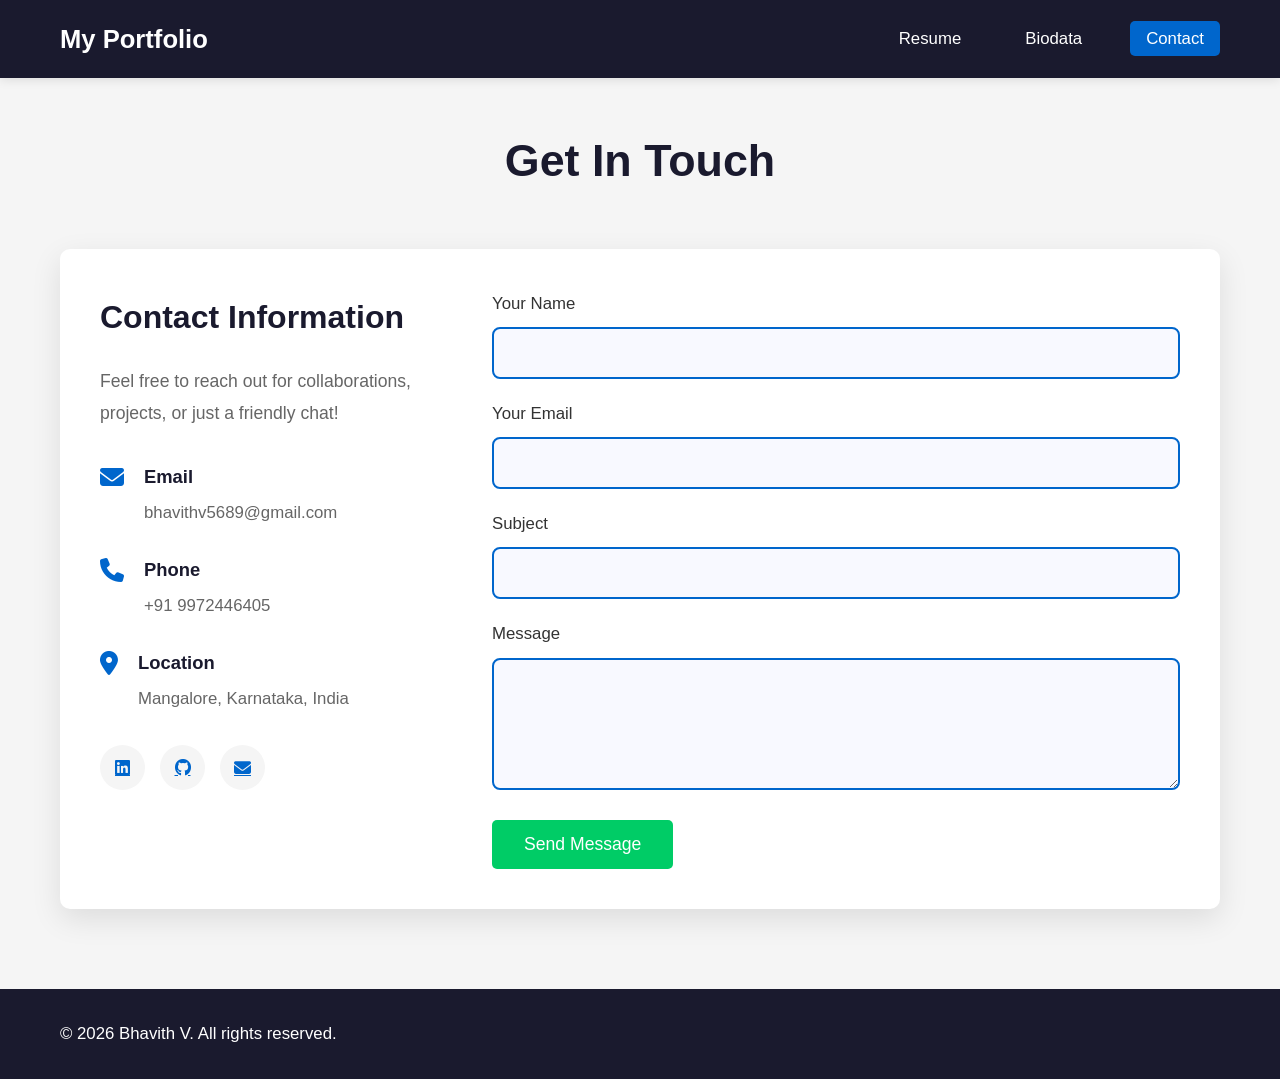
==== contact.html @ 04462d9f "Initial commit" ====
<!DOCTYPE html>
<html lang="en">
<head>
    <meta charset="UTF-8">
    <meta name="viewport" content="width=device-width, initial-scale=1.0">
    <title>Contact Me</title>
    <link rel="stylesheet" href="css/style.css">
    <link rel="stylesheet" href="https://cdnjs.cloudflare.com/ajax/libs/font-awesome/6.4.0/css/all.min.css">
</head>
<body>
    <!-- Navigation Bar -->
    <nav class="navbar">
        <div class="container">
            <div class="logo">My Portfolio</div>
            <ul class="nav-links">
                <li><a href="index.html">Resume</a></li>
                <li><a href="biodata.html">Biodata</a></li>
                <li><a href="contact.html" class="active">Contact</a></li>
            </ul>
            <div class="hamburger">
                <span></span>
                <span></span>
                <span></span>
            </div>
        </div>
    </nav>

    <!-- Contact Section -->
    <section class="contact-section">
        <div class="container">
            <h1 class="page-title">Get In Touch</h1>
            <div class="contact-container">
                <div class="contact-info">
                    <h2>Contact Information</h2>
                    <p>Feel free to reach out for collaborations, projects, or just a friendly chat!</p>
                    
                    <div class="info-item">
                        <i class="fas fa-envelope"></i>
                        <div>
                            <h3>Email</h3>
                            <p>bhavithv5689@gmail.com</p>
                        </div>
                    </div>
                    
                    <div class="info-item">
                        <i class="fas fa-phone"></i>
                        <div>
                            <h3>Phone</h3>
                            <p>+91 9972446405</p>
                        </div>
                    </div>
                    
                    <div class="info-item">
                        <i class="fas fa-map-marker-alt"></i>
                        <div>
                            <h3>Location</h3>
                            <p>Mangalore, Karnataka, India</p>
                        </div>
                    </div>
                    
                    <div class="social-icons">
                        <a href="https://www.linkedin.com/in/bhavith-v-1501632a4/" target="_blank"><i class="fab fa-linkedin"></i></a>
                    <a href="https://github.com/01Bhavith/01Bhavith" target="_blank"><i class="fab fa-github"></i></a>
                    <a href="mailto:bhavithv5689@gmail.com" aria-label="Send an email to bhavithv5689@gmail.com"><i class="fas fa-envelope"></i></a>
                    </div>
                </div>

                <div class="contact-form">
                    <form id="contactForm">
                        <div class="form-group">
                            <label for="name">Your Name</label>
                            <input type="text" id="name" name="name" required>
                        </div>
                        
                        <div class="form-group">
                            <label for="email">Your Email</label>
                            <input type="email" id="email" name="email" required>
                        </div>
                        
                        <div class="form-group">
                            <label for="subject">Subject</label>
                            <input type="text" id="subject" name="subject" required>
                        </div>
                        
                        <div class="form-group">
                            <label for="message">Message</label>
                            <textarea id="message" name="message" rows="5" required></textarea>
                        </div>
                        
                        <button type="submit" class="btn btn-primary">Send Message</button>
                    </form>
                    <div id="formMessage" class="form-message"></div>
                </div>
            </div>
        </div>
    </section>

    <!-- Footer -->
    <footer class="footer">
        <div class="container">
            <p>&copy; 2025 Bhavith V. All rights reserved.</p>
        </div>
    </footer>

    <script src="https://code.jquery.com/jquery-3.6.0.min.js"></script>
    <script src="js/script.js"></script>
</body>
</html>
---- css/style.css ----
/* Reset and Base Styles */
* {
    margin: 0;
    padding: 0;
    box-sizing: border-box;
}

:root {
    --primary-color: #0066cc;
    --secondary-color: #00cc66;
    --dark-bg: #1a1a2e;
    --light-bg: #f5f5f5;
    --text-dark: #333;
    --text-light: #666;
    --white: #ffffff;
    --transition: all 0.3s ease;
}

body {
    font-family: 'Segoe UI', Tahoma, Geneva, Verdana, sans-serif;
    line-height: 1.8;
    color: var(--text-dark);
    overflow-x: hidden;
    font-size: 17px;
}

.container {
    max-width: 1200px;
    margin: 0 auto;
    padding: 0 20px;
}

/* Navigation Bar */
.navbar {
    background: var(--dark-bg);
    padding: 1rem 0;
    position: fixed;
    width: 100%;
    top: 0;
    z-index: 1000;
    box-shadow: 0 2px 10px rgba(0,0,0,0.1);
}

.navbar .container {
    display: flex;
    justify-content: space-between;
    align-items: center;
}

.logo {
    color: var(--white);
    font-size: 1.6rem;
    font-weight: bold;
}

.nav-links {
    display: flex;
    list-style: none;
    gap: 2rem;
}

.nav-links a {
    color: var(--white);
    text-decoration: none;
    transition: var(--transition);
    padding: 0.5rem 1rem;
    border-radius: 5px;
    font-size: 1.05rem;
}

.nav-links a:hover,
.nav-links a.active {
    background: var(--primary-color);
}

.hamburger {
    display: none;
    flex-direction: column;
    cursor: pointer;
}

.hamburger span {
    width: 25px;
    height: 3px;
    background: var(--white);
    margin: 3px 0;
    transition: var(--transition);
}

/* Hero Section - REDUCED HEIGHT */
.hero {
    background: linear-gradient(135deg, var(--dark-bg) 0%, var(--primary-color) 100%);
    color: var(--white);
    padding: 120px 0 70px;
    text-align: center;
    margin-top: 60px;
}

.hero h1 {
    font-size: 3.2rem;
    margin-bottom: 1rem;
}

.highlight {
    color: var(--secondary-color);
}

.subtitle {
    font-size: 1.6rem;
    margin-bottom: 2rem;
    opacity: 0.9;
}

.social-links {
    display: flex;
    justify-content: center;
    gap: 1rem;
    margin-bottom: 2rem;
}

.social-links a {
    color: var(--white);
    font-size: 1.5rem;
    width: 50px;
    height: 50px;
    border: 2px solid var(--white);
    border-radius: 50%;
    display: flex;
    align-items: center;
    justify-content: center;
    transition: var(--transition);
}

.social-links a:hover {
    background: var(--white);
    color: var(--primary-color);
    transform: translateY(-5px);
}

/* Buttons */
.btn {
    display: inline-block;
    padding: 14px 32px;
    text-decoration: none;
    border-radius: 5px;
    transition: var(--transition);
    border: none;
    cursor: pointer;
    font-size: 1.1rem;
}

.btn-primary {
    background: var(--secondary-color);
    color: var(--white);
}

.btn-primary:hover {
    background: #00b359;
    transform: translateY(-3px);
    box-shadow: 0 10px 20px rgba(0,0,0,0.2);
}

/* About Section - CENTERED */
.about {
    padding: 80px 0;
    background: var(--light-bg);
}

.section-title {
    text-align: center;
    font-size: 2.8rem;
    margin-bottom: 3rem;
    color: var(--dark-bg);
    position: relative;
}

.section-title::after {
    content: '';
    display: block;
    width: 80px;
    height: 4px;
    background: var(--primary-color);
    margin: 15px auto;
}

.about-content {
    display: grid;
    grid-template-columns: 1fr 2fr;
    gap: 3rem;
    align-items: start;
    max-width: 1100px;
    margin: 0 auto;
}

.about-image {
    display: flex;
    justify-content: center;
}

.about-image img {
    width: 100%;
    max-width: 300px;
    border-radius: 10px;
    box-shadow: 0 10px 30px rgba(0,0,0,0.2);
}

.about-text {
    text-align: left;
}

.about-text h3 {
    font-size: 2rem;
    margin-bottom: 1.2rem;
    color: var(--primary-color);
}

.about-text p {
    margin-bottom: 2rem;
    color: var(--text-dark);
    font-size: 1.2rem;
    line-height: 1.9;
}

/* Tabs */
.tabs {
    margin-top: 2rem;
}

.tab-buttons {
    display: flex;
    gap: 1rem;
    margin-bottom: 1.5rem;
}

.tab-btn {
    padding: 12px 24px;
    background: var(--white);
    border: 2px solid var(--primary-color);
    color: var(--primary-color);
    cursor: pointer;
    border-radius: 5px;
    transition: var(--transition);
    font-size: 1.05rem;
}

.tab-btn:hover,
.tab-btn.active {
    background: var(--primary-color);
    color: var(--white);
}

.tab-pane {
    display: none;
    animation: fadeIn 0.5s;
}

.tab-pane.active {
    display: block;
}

.skills-list {
    display: grid;
    grid-template-columns: repeat(2, 1fr);
    gap: 1rem;
    list-style: none;
}

.skills-list li {
    padding: 12px;
    background: var(--white);
    border-radius: 5px;
    box-shadow: 0 2px 5px rgba(0,0,0,0.1);
    font-size: 1.1rem;
}

.skills-list i {
    color: var(--secondary-color);
    margin-right: 10px;
}

.timeline-item {
    padding: 15px 0;
    border-left: 3px solid var(--primary-color);
    padding-left: 20px;
    margin-bottom: 20px;
}

.timeline-item h4 {
    color: var(--primary-color);
    margin-bottom: 5px;
    font-size: 1.3rem;
}

.timeline-item .date {
    color: var(--text-light);
    font-size: 1.05rem;
    margin-bottom: 10px;
}

.timeline-item p {
    font-size: 1.1rem;
    color: var(--text-dark);
}

/* Projects Section */
.projects {
    padding: 80px 0;
    background: var(--white);
}

.projects-grid {
    display: grid;
    grid-template-columns: repeat(auto-fit, minmax(300px, 1fr));
    gap: 2rem;
}

.project-card {
    background: var(--white);
    border-radius: 10px;
    overflow: hidden;
    box-shadow: 0 5px 15px rgba(0,0,0,0.1);
    transition: var(--transition);
}

.project-card:hover {
    transform: translateY(-10px);
    box-shadow: 0 15px 30px rgba(0,0,0,0.2);
}

.project-image {
    position: relative;
    overflow: hidden;
}

.project-image img {
    width: 90%;
    height: 250px;
    object-fit: center;
    transition: var(--transition);
}

.project-card:hover .project-image img {
    transform: scale(1.1);
}

.project-overlay {
    position: absolute;
    top: 0;
    left: 0;
    width: 100%;
    height: 100%;
    background: rgba(0,102,204,0.9);
    display: flex;
    align-items: center;
    justify-content: center;
    opacity: 0;
    transition: var(--transition);
}

.project-card:hover .project-overlay {
    opacity: 1;
}

.btn-link {
    color: var(--white);
    font-size: 2rem;
    text-decoration: none;
}

.project-info {
    padding: 20px;
}

.project-info h3 {
    color: var(--dark-bg);
    margin-bottom: 10px;
    font-size: 1.4rem;
}

.project-info p {
    color: var(--text-light);
    margin-bottom: 15px;
    font-size: 1.05rem;
}

.project-tags {
    display: flex;
    gap: 10px;
    flex-wrap: wrap;
}

.project-tags span {
    background: var(--light-bg);
    padding: 6px 16px;
    border-radius: 20px;
    font-size: 0.95rem;
    color: var(--text-dark);
}

/* Biodata Page Styles */
.biodata-section,
.contact-section {
    padding: 120px 0 80px;
    background: var(--light-bg);
    min-height: 100vh;
}

.page-title {
    text-align: center;
    font-size: 2.8rem;
    margin-bottom: 3rem;
    color: var(--dark-bg);
}

.biodata-container {
    background: var(--white);
    border-radius: 10px;
    box-shadow: 0 10px 30px rgba(0,0,0,0.1);
    padding: 40px;
}

.biodata-header {
    display: flex;
    align-items: center;
    gap: 3rem;
    margin-bottom: 3rem;
    padding-bottom: 2rem;
    border-bottom: 2px solid var(--light-bg);
}

.profile-image-large img {
    width: 200px;
    height: 200px;
    border-radius: 50%;
    object-fit: cover;
    border: 5px solid var(--primary-color);
}

.biodata-intro h2 {
    font-size: 2.2rem;
    color: var(--dark-bg);
    margin-bottom: 10px;
}

.designation {
    color: var(--text-light);
    font-size: 1.3rem;
}

.biodata-content {
    display: grid;
    gap: 2rem;
}

.biodata-section-card {
    background: var(--light-bg);
    padding: 25px;
    border-radius: 8px;
}

.biodata-section-card h3 {
    color: var(--primary-color);
    margin-bottom: 20px;
    font-size: 1.6rem;
    display: flex;
    align-items: center;
    gap: 10px;
}

.biodata-table {
    width: 100%;
    border-collapse: collapse;
}

.biodata-table tr {
    border-bottom: 1px solid #ddd;
}

.biodata-table td {
    padding: 15px 10px;
    font-size: 1.05rem;
}

.biodata-table .label {
    font-weight: bold;
    color: var(--text-dark);
    width: 200px;
    font-size: 1.05rem;
}

.biodata-table small {
    color: var(--text-light);
    font-size: 0.95rem;
}

.biodata-list {
    list-style: none;
    display: grid;
    gap: 15px;
}

.biodata-list li {
    display: flex;
    align-items: center;
    gap: 15px;
    padding: 12px;
    background: var(--white);
    border-radius: 5px;
    font-size: 1.05rem;
}

.biodata-list i {
    color: var(--primary-color);
    font-size: 1.2rem;
}

.skills-grid {
    display: grid;
    grid-template-columns: repeat(auto-fit, minmax(250px, 1fr));
    gap: 20px;
}

.skill-item {
    background: var(--white);
    padding: 20px;
    border-radius: 5px;
}

.skill-item h4 {
    color: var(--primary-color);
    margin-bottom: 10px;
    font-size: 1.2rem;
}

.skill-item p {
    color: var(--text-light);
    font-size: 1.05rem;
}

/* Contact Page Styles - IMPROVED FORM VISIBILITY */
.contact-container {
    display: grid;
    grid-template-columns: 1fr 2fr;
    gap: 3rem;
    background: var(--white);
    border-radius: 10px;
    padding: 40px;
    box-shadow: 0 10px 30px rgba(0,0,0,0.1);
}

.contact-info h2 {
    color: var(--dark-bg);
    margin-bottom: 20px;
    font-size: 2rem;
}

.contact-info p {
    color: var(--text-light);
    margin-bottom: 30px;
    font-size: 1.1rem;
}

.info-item {
    display: flex;
    gap: 20px;
    margin-bottom: 25px;
    align-items: start;
}

.info-item i {
    color: var(--primary-color);
    font-size: 1.5rem;
    margin-top: 5px;
}

.info-item h3 {
    color: var(--dark-bg);
    margin-bottom: 5px;
    font-size: 1.15rem;
}

.info-item p {
    color: var(--text-light);
    margin: 0;
    font-size: 1.05rem;
}

.social-icons {
    display: flex;
    gap: 15px;
    margin-top: 30px;
}

.social-icons a {
    width: 45px;
    height: 45px;
    border-radius: 50%;
    background: var(--light-bg);
    display: flex;
    align-items: center;
    justify-content: center;
    color: var(--primary-color);
    transition: var(--transition);
}

.social-icons a:hover {
    background: var(--primary-color);
    color: var(--white);
    transform: translateY(-5px);
}

.contact-form {
    position: relative;
}

.form-group {
    margin-bottom: 20px;
}

.form-group label {
    display: block;
    margin-bottom: 8px;
    color: var(--text-dark);
    font-weight: 500;
    font-size: 1.05rem;
}

/* IMPROVED INPUT VISIBILITY WITH BLUE BORDERS */
.form-group input,
.form-group textarea {
    width: 100%;
    padding: 14px;
    border: 2px solid var(--primary-color);
    border-radius: 8px;
    font-family: inherit;
    transition: var(--transition);
    font-size: 1.05rem;
    background: #f8f9ff;
}

.form-group input:focus,
.form-group textarea:focus {
    outline: none;
    border-color: var(--primary-color);
    background: var(--white);
    box-shadow: 0 0 0 3px rgba(0, 102, 204, 0.1);
}

.form-group input::placeholder,
.form-group textarea::placeholder {
    color: #999;
}

.form-message {
    margin-top: 15px;
    padding: 15px;
    border-radius: 5px;
    display: none;
    font-size: 1.05rem;
}

.form-message.success {
    background: #d4edda;
    color: #155724;
    display: block;
}

.form-message.error {
    background: #f8d7da;
    color: #721c24;
    display: block;
}

/* Footer */
.footer {
    background: var(--dark-bg);
    color: var(--white);
    padding: 30px 0;
    text-align: center;
}

.footer .container {
    display: flex;
    justify-content: space-between;
    align-items: center;
}

.footer p {
    font-size: 1.05rem;
}

.footer-links {
    display: flex;
    gap: 20px;
}

.footer-links a {
    color: var(--white);
    text-decoration: none;
    transition: var(--transition);
    font-size: 1.05rem;
}

.footer-links a:hover {
    color: var(--secondary-color);
}

/* Animations */
@keyframes fadeIn {
    from {
        opacity: 0;
        transform: translateY(20px);
    }
    to {
        opacity: 1;
        transform: translateY(0);
    }
}

.fade-in {
    animation: fadeIn 1s ease-in;
}

/* Responsive Design */
@media (max-width: 768px) {
    body {
        font-size: 16px;
    }

    .hamburger {
        display: flex;
    }

    .nav-links {
        position: fixed;
        top: 60px;
        right: -100%;
        flex-direction: column;
        background: var(--dark-bg);
        width: 100%;
        padding: 20px;
        transition: var(--transition);
    }

    .nav-links.active {
        right: 0;
    }

    .hero {
        padding: 100px 0 50px;
    }

    .hero h1 {
        font-size: 2.2rem;
    }

    .subtitle {
        font-size: 1.3rem;
    }

    .section-title,
    .page-title {
        font-size: 2.2rem;
    }

    .about-content {
        grid-template-columns: 1fr;
        text-align: center;
    }

    .about-text {
        text-align: center;
    }

    .about-image {
        justify-content: center;
    }

    .projects-grid {
        grid-template-columns: 1fr;
    }

    .biodata-header {
        flex-direction: column;
        text-align: center;
    }

    .contact-container {
        grid-template-columns: 1fr;
    }

    .footer .container {
        flex-direction: column;
        gap: 15px;
    }

    .skills-list {
        grid-template-columns: 1fr;
    }

    .tab-buttons {
        flex-direction: column;
    }
}

@media (max-width: 480px) {
    .hero {
        padding: 90px 0 40px;
    }

    .hero h1 {
        font-size: 1.9rem;
    }

    .section-title,
    .page-title {
        font-size: 1.9rem;
    }

    .biodata-container {
        padding: 20px;
    }

    .profile-image-large img {
        width: 150px;
        height: 150px;
    }

    .about-text p {
        font-size: 1.1rem;
    }
}

/* Print Styles */
@media print {
    body {
        background: white;
    }

    .form-container {
        box-shadow: none;
    }

    .btn {
        display: none;
    }
}
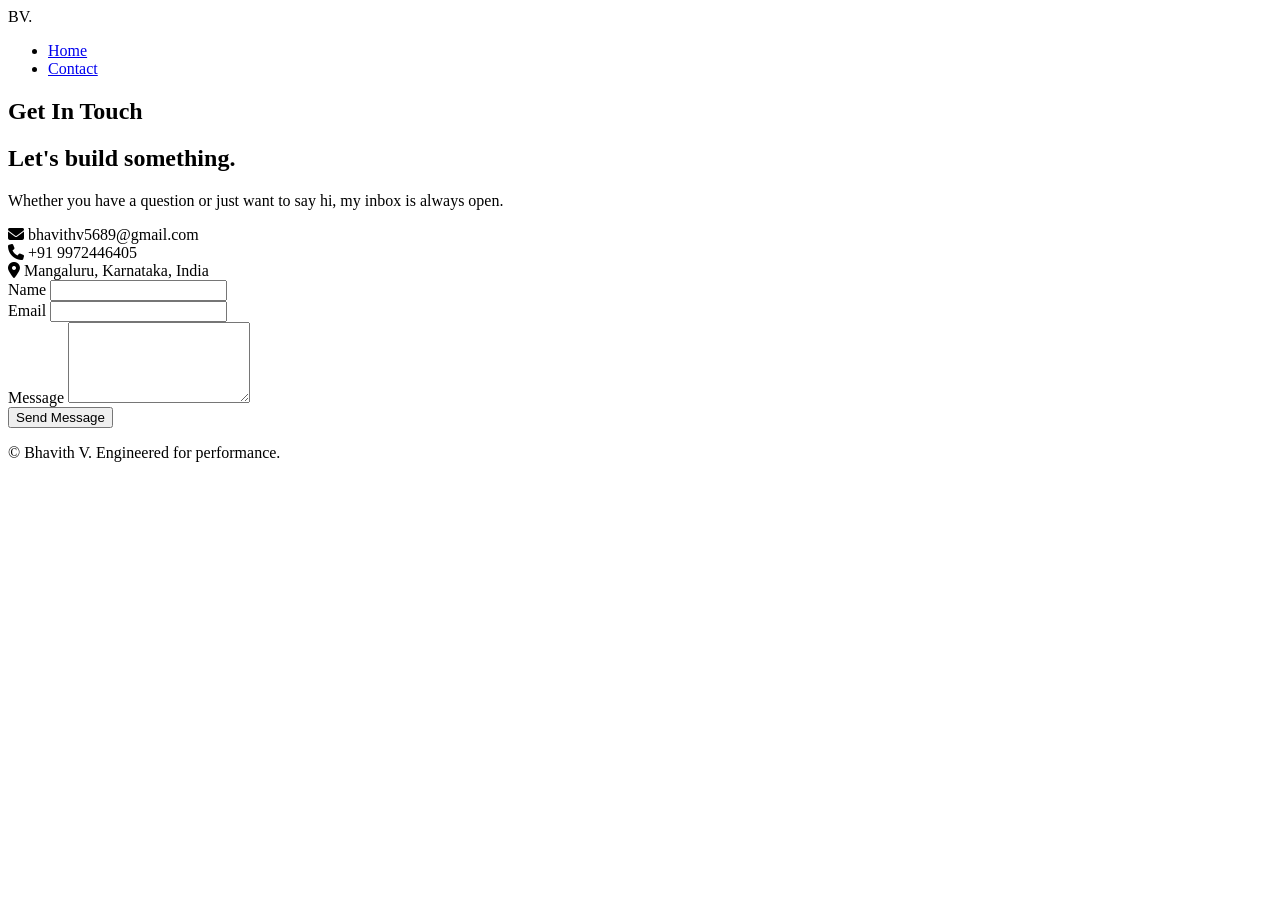
==== commit 5357acf9: "Modified Portfolio" ====
--- a/contact.html
+++ b/contact.html
@@ -3,106 +3,76 @@
 <head>
     <meta charset="UTF-8">
     <meta name="viewport" content="width=device-width, initial-scale=1.0">
-    <title>Contact Me</title>
+    <title>Contact | Bhavith V.</title>
+    
+    <link rel="preconnect" href="https://fonts.googleapis.com">
+    <link rel="preconnect" href="https://fonts.gstatic.com" crossorigin>
+    <link href="https://fonts.googleapis.com/css2?family=Inter:wght@300;400;500;600;700&display=swap" rel="stylesheet">
+    <link rel="stylesheet" href="https://cdnjs.cloudflare.com/ajax/libs/font-awesome/6.4.0/css/all.min.css">
+    
     <link rel="stylesheet" href="css/style.css">
-    <link rel="stylesheet" href="https://cdnjs.cloudflare.com/ajax/libs/font-awesome/6.4.0/css/all.min.css">
 </head>
 <body>
-    <!-- Navigation Bar -->
-    <nav class="navbar">
-        <div class="container">
-            <div class="logo">My Portfolio</div>
+    <nav class="navbar scrolled">
+        <div class="container nav-container">
+            <div class="logo">BV.</div>
             <ul class="nav-links">
-                <li><a href="index.html">Resume</a></li>
-                <li><a href="biodata.html">Biodata</a></li>
-                <li><a href="contact.html" class="active">Contact</a></li>
+                <li><a href="index.html">Home</a></li>
+                <li><a href="contact.html">Contact</a></li>
             </ul>
-            <div class="hamburger">
-                <span></span>
-                <span></span>
-                <span></span>
-            </div>
         </div>
     </nav>
 
-    <!-- Contact Section -->
     <section class="contact-section">
         <div class="container">
-            <h1 class="page-title">Get In Touch</h1>
-            <div class="contact-container">
+            <h1 class="section-title fade-in">Get In Touch</h1>
+            
+            <div class="contact-container fade-in">
                 <div class="contact-info">
-                    <h2>Contact Information</h2>
-                    <p>Feel free to reach out for collaborations, projects, or just a friendly chat!</p>
-                    
+                    <h2>Let's build something.</h2>
+                    <p>Whether you have a question or just want to say hi, my inbox is always open.</p>
+
                     <div class="info-item">
                         <i class="fas fa-envelope"></i>
-                        <div>
-                            <h3>Email</h3>
-                            <p>bhavithv5689@gmail.com</p>
-                        </div>
+                        <span>bhavithv5689@gmail.com</span>
                     </div>
-                    
                     <div class="info-item">
                         <i class="fas fa-phone"></i>
-                        <div>
-                            <h3>Phone</h3>
-                            <p>+91 9972446405</p>
-                        </div>
+                        <span>+91 9972446405</span>
                     </div>
-                    
                     <div class="info-item">
                         <i class="fas fa-map-marker-alt"></i>
-                        <div>
-                            <h3>Location</h3>
-                            <p>Mangalore, Karnataka, India</p>
-                        </div>
-                    </div>
-                    
-                    <div class="social-icons">
-                        <a href="https://www.linkedin.com/in/bhavith-v-1501632a4/" target="_blank"><i class="fab fa-linkedin"></i></a>
-                    <a href="https://github.com/01Bhavith/01Bhavith" target="_blank"><i class="fab fa-github"></i></a>
-                    <a href="mailto:bhavithv5689@gmail.com" aria-label="Send an email to bhavithv5689@gmail.com"><i class="fas fa-envelope"></i></a>
+                        <span>Mangaluru, Karnataka, India</span>
                     </div>
                 </div>
 
-                <div class="contact-form">
-                    <form id="contactForm">
+                <div class="contact-form-wrapper">
+                    <form id="contactForm" action="https://formspree.io/f/YOUR_FORM_ID_HERE" method="POST">
                         <div class="form-group">
-                            <label for="name">Your Name</label>
+                            <label for="name">Name</label>
                             <input type="text" id="name" name="name" required>
                         </div>
-                        
                         <div class="form-group">
-                            <label for="email">Your Email</label>
+                            <label for="email">Email</label>
                             <input type="email" id="email" name="email" required>
                         </div>
-                        
-                        <div class="form-group">
-                            <label for="subject">Subject</label>
-                            <input type="text" id="subject" name="subject" required>
-                        </div>
-                        
                         <div class="form-group">
                             <label for="message">Message</label>
                             <textarea id="message" name="message" rows="5" required></textarea>
                         </div>
-                        
                         <button type="submit" class="btn btn-primary">Send Message</button>
                     </form>
-                    <div id="formMessage" class="form-message"></div>
                 </div>
             </div>
         </div>
     </section>
 
-    <!-- Footer -->
     <footer class="footer">
         <div class="container">
-            <p>&copy; 2025 Bhavith V. All rights reserved.</p>
+            <p>&copy; <span id="year"></span> Bhavith V. Engineered for performance.</p>
         </div>
     </footer>
 
-    <script src="https://code.jquery.com/jquery-3.6.0.min.js"></script>
     <script src="js/script.js"></script>
 </body>
-</html>
+</html>
--- a/css/style.css
+++ b/css/style.css
@@ -1,847 +1,80 @@
-/* Reset and Base Styles */
-* {
-    margin: 0;
-    padding: 0;
-    box-sizing: border-box;
+/* --- Core Physics & Complex Animations --- */
+
+/* Cyber Grid Background overlay */
+.cyber-grid {
+    background-image: 
+        linear-gradient(rgba(0, 255, 65, 0.03) 1px, transparent 1px),
+        linear-gradient(90deg, rgba(0, 255, 65, 0.03) 1px, transparent 1px);
+    background-size: 40px 40px;
 }
 
-:root {
-    --primary-color: #0066cc;
-    --secondary-color: #00cc66;
-    --dark-bg: #1a1a2e;
-    --light-bg: #f5f5f5;
-    --text-dark: #333;
-    --text-light: #666;
-    --white: #ffffff;
-    --transition: all 0.3s ease;
+/* 3D Tilt Requirements */
+.transform-style-3d {
+    transform-style: preserve-3d;
 }
 
-body {
-    font-family: 'Segoe UI', Tahoma, Geneva, Verdana, sans-serif;
-    line-height: 1.8;
-    color: var(--text-dark);
-    overflow-x: hidden;
-    font-size: 17px;
+.tilt-card {
+    transform-style: preserve-3d;
 }
 
-.container {
-    max-width: 1200px;
-    margin: 0 auto;
-    padding: 0 20px;
+.tilt-card:hover .card-glow { 
+    opacity: 1; 
 }
 
-/* Navigation Bar */
-.navbar {
-    background: var(--dark-bg);
-    padding: 1rem 0;
-    position: fixed;
-    width: 100%;
-    top: 0;
-    z-index: 1000;
-    box-shadow: 0 2px 10px rgba(0,0,0,0.1);
-}
-
-.navbar .container {
-    display: flex;
-    justify-content: space-between;
-    align-items: center;
-}
-
-.logo {
-    color: var(--white);
-    font-size: 1.6rem;
-    font-weight: bold;
-}
-
-.nav-links {
-    display: flex;
-    list-style: none;
-    gap: 2rem;
-}
-
-.nav-links a {
-    color: var(--white);
-    text-decoration: none;
-    transition: var(--transition);
-    padding: 0.5rem 1rem;
-    border-radius: 5px;
-    font-size: 1.05rem;
-}
-
-.nav-links a:hover,
-.nav-links a.active {
-    background: var(--primary-color);
-}
-
-.hamburger {
-    display: none;
-    flex-direction: column;
-    cursor: pointer;
-}
-
-.hamburger span {
-    width: 25px;
-    height: 3px;
-    background: var(--white);
-    margin: 3px 0;
-    transition: var(--transition);
-}
-
-/* Hero Section - REDUCED HEIGHT */
-.hero {
-    background: linear-gradient(135deg, var(--dark-bg) 0%, var(--primary-color) 100%);
-    color: var(--white);
-    padding: 120px 0 70px;
-    text-align: center;
-    margin-top: 60px;
-}
-
-.hero h1 {
-    font-size: 3.2rem;
-    margin-bottom: 1rem;
-}
-
-.highlight {
-    color: var(--secondary-color);
-}
-
-.subtitle {
-    font-size: 1.6rem;
-    margin-bottom: 2rem;
-    opacity: 0.9;
-}
-
-.social-links {
-    display: flex;
-    justify-content: center;
-    gap: 1rem;
-    margin-bottom: 2rem;
-}
-
-.social-links a {
-    color: var(--white);
-    font-size: 1.5rem;
-    width: 50px;
-    height: 50px;
-    border: 2px solid var(--white);
-    border-radius: 50%;
-    display: flex;
-    align-items: center;
-    justify-content: center;
-    transition: var(--transition);
-}
-
-.social-links a:hover {
-    background: var(--white);
-    color: var(--primary-color);
-    transform: translateY(-5px);
-}
-
-/* Buttons */
-.btn {
-    display: inline-block;
-    padding: 14px 32px;
-    text-decoration: none;
-    border-radius: 5px;
-    transition: var(--transition);
-    border: none;
-    cursor: pointer;
-    font-size: 1.1rem;
-}
-
-.btn-primary {
-    background: var(--secondary-color);
-    color: var(--white);
-}
-
-.btn-primary:hover {
-    background: #00b359;
-    transform: translateY(-3px);
-    box-shadow: 0 10px 20px rgba(0,0,0,0.2);
-}
-
-/* About Section - CENTERED */
-.about {
-    padding: 80px 0;
-    background: var(--light-bg);
-}
-
-.section-title {
-    text-align: center;
-    font-size: 2.8rem;
-    margin-bottom: 3rem;
-    color: var(--dark-bg);
-    position: relative;
-}
-
-.section-title::after {
-    content: '';
-    display: block;
-    width: 80px;
-    height: 4px;
-    background: var(--primary-color);
-    margin: 15px auto;
-}
-
-.about-content {
-    display: grid;
-    grid-template-columns: 1fr 2fr;
-    gap: 3rem;
-    align-items: start;
-    max-width: 1100px;
-    margin: 0 auto;
-}
-
-.about-image {
-    display: flex;
-    justify-content: center;
-}
-
-.about-image img {
-    width: 100%;
-    max-width: 300px;
-    border-radius: 10px;
-    box-shadow: 0 10px 30px rgba(0,0,0,0.2);
-}
-
-.about-text {
-    text-align: left;
-}
-
-.about-text h3 {
-    font-size: 2rem;
-    margin-bottom: 1.2rem;
-    color: var(--primary-color);
-}
-
-.about-text p {
-    margin-bottom: 2rem;
-    color: var(--text-dark);
-    font-size: 1.2rem;
-    line-height: 1.9;
-}
-
-/* Tabs */
-.tabs {
-    margin-top: 2rem;
-}
-
-.tab-buttons {
-    display: flex;
-    gap: 1rem;
-    margin-bottom: 1.5rem;
-}
-
-.tab-btn {
-    padding: 12px 24px;
-    background: var(--white);
-    border: 2px solid var(--primary-color);
-    color: var(--primary-color);
-    cursor: pointer;
-    border-radius: 5px;
-    transition: var(--transition);
-    font-size: 1.05rem;
-}
-
-.tab-btn:hover,
-.tab-btn.active {
-    background: var(--primary-color);
-    color: var(--white);
-}
-
-.tab-pane {
-    display: none;
-    animation: fadeIn 0.5s;
-}
-
-.tab-pane.active {
-    display: block;
-}
-
-.skills-list {
-    display: grid;
-    grid-template-columns: repeat(2, 1fr);
-    gap: 1rem;
-    list-style: none;
-}
-
-.skills-list li {
-    padding: 12px;
-    background: var(--white);
-    border-radius: 5px;
-    box-shadow: 0 2px 5px rgba(0,0,0,0.1);
-    font-size: 1.1rem;
-}
-
-.skills-list i {
-    color: var(--secondary-color);
-    margin-right: 10px;
-}
-
-.timeline-item {
-    padding: 15px 0;
-    border-left: 3px solid var(--primary-color);
-    padding-left: 20px;
-    margin-bottom: 20px;
-}
-
-.timeline-item h4 {
-    color: var(--primary-color);
-    margin-bottom: 5px;
-    font-size: 1.3rem;
-}
-
-.timeline-item .date {
-    color: var(--text-light);
-    font-size: 1.05rem;
+/* Typewriter Effect for Preloader */
+.typewriter {
+    overflow: hidden; 
+    white-space: nowrap; 
+    border-right: 2px solid #00ff41;
+    width: 0; 
+    animation: typing 1s steps(40, end) forwards, blink 0.75s step-end infinite;
     margin-bottom: 10px;
 }
 
-.timeline-item p {
-    font-size: 1.1rem;
-    color: var(--text-dark);
+.delay-1 { animation-delay: 1.2s; opacity: 0; animation-fill-mode: forwards; }
+.delay-2 { animation-delay: 2.4s; opacity: 0; animation-fill-mode: forwards; }
+
+@keyframes typing { 
+    from { width: 0; opacity: 1; } 
+    to { width: 100%; opacity: 1; } 
 }
 
-/* Projects Section */
-.projects {
-    padding: 80px 0;
-    background: var(--white);
+@keyframes blink { 
+    50% { border-color: transparent; } 
 }
 
-.projects-grid {
-    display: grid;
-    grid-template-columns: repeat(auto-fit, minmax(300px, 1fr));
-    gap: 2rem;
+@keyframes floatBlob {
+    0% { transform: translate(0, 0) scale(1); }
+    100% { transform: translate(100px, 50px) scale(1.2); }
 }
 
-.project-card {
-    background: var(--white);
-    border-radius: 10px;
-    overflow: hidden;
-    box-shadow: 0 5px 15px rgba(0,0,0,0.1);
-    transition: var(--transition);
+.animate-blob {
+    animation: floatBlob 20s infinite ease-in-out alternate;
 }
 
-.project-card:hover {
-    transform: translateY(-10px);
-    box-shadow: 0 15px 30px rgba(0,0,0,0.2);
+.animation-delay-4000 {
+    animation-delay: 4s;
 }
 
-.project-image {
-    position: relative;
-    overflow: hidden;
+/* Navbar Scrolled State */
+#navbar.scrolled {
+    background: rgba(10, 14, 20, 0.9); 
+    backdrop-filter: blur(16px);
+    border-bottom: 1px solid rgba(0, 255, 65, 0.15); 
+    padding-top: 1rem;
+    padding-bottom: 1rem;
+    transform: translateY(0);
+    opacity: 1;
+    pointer-events: all;
 }
 
-.project-image img {
-    width: 90%;
-    height: 250px;
-    object-fit: center;
-    transition: var(--transition);
+/* Scroll Reveal Classes */
+.scroll-reveal { 
+    opacity: 0; 
+    transform: translateY(60px); 
+    transition: all 1s cubic-bezier(0.16, 1, 0.3, 1); 
 }
-
-.project-card:hover .project-image img {
-    transform: scale(1.1);
-}
-
-.project-overlay {
-    position: absolute;
-    top: 0;
-    left: 0;
-    width: 100%;
-    height: 100%;
-    background: rgba(0,102,204,0.9);
-    display: flex;
-    align-items: center;
-    justify-content: center;
-    opacity: 0;
-    transition: var(--transition);
-}
-
-.project-card:hover .project-overlay {
-    opacity: 1;
-}
-
-.btn-link {
-    color: var(--white);
-    font-size: 2rem;
-    text-decoration: none;
-}
-
-.project-info {
-    padding: 20px;
-}
-
-.project-info h3 {
-    color: var(--dark-bg);
-    margin-bottom: 10px;
-    font-size: 1.4rem;
-}
-
-.project-info p {
-    color: var(--text-light);
-    margin-bottom: 15px;
-    font-size: 1.05rem;
-}
-
-.project-tags {
-    display: flex;
-    gap: 10px;
-    flex-wrap: wrap;
-}
-
-.project-tags span {
-    background: var(--light-bg);
-    padding: 6px 16px;
-    border-radius: 20px;
-    font-size: 0.95rem;
-    color: var(--text-dark);
-}
-
-/* Biodata Page Styles */
-.biodata-section,
-.contact-section {
-    padding: 120px 0 80px;
-    background: var(--light-bg);
-    min-height: 100vh;
-}
-
-.page-title {
-    text-align: center;
-    font-size: 2.8rem;
-    margin-bottom: 3rem;
-    color: var(--dark-bg);
-}
-
-.biodata-container {
-    background: var(--white);
-    border-radius: 10px;
-    box-shadow: 0 10px 30px rgba(0,0,0,0.1);
-    padding: 40px;
-}
-
-.biodata-header {
-    display: flex;
-    align-items: center;
-    gap: 3rem;
-    margin-bottom: 3rem;
-    padding-bottom: 2rem;
-    border-bottom: 2px solid var(--light-bg);
-}
-
-.profile-image-large img {
-    width: 200px;
-    height: 200px;
-    border-radius: 50%;
-    object-fit: cover;
-    border: 5px solid var(--primary-color);
-}
-
-.biodata-intro h2 {
-    font-size: 2.2rem;
-    color: var(--dark-bg);
-    margin-bottom: 10px;
-}
-
-.designation {
-    color: var(--text-light);
-    font-size: 1.3rem;
-}
-
-.biodata-content {
-    display: grid;
-    gap: 2rem;
-}
-
-.biodata-section-card {
-    background: var(--light-bg);
-    padding: 25px;
-    border-radius: 8px;
-}
-
-.biodata-section-card h3 {
-    color: var(--primary-color);
-    margin-bottom: 20px;
-    font-size: 1.6rem;
-    display: flex;
-    align-items: center;
-    gap: 10px;
-}
-
-.biodata-table {
-    width: 100%;
-    border-collapse: collapse;
-}
-
-.biodata-table tr {
-    border-bottom: 1px solid #ddd;
-}
-
-.biodata-table td {
-    padding: 15px 10px;
-    font-size: 1.05rem;
-}
-
-.biodata-table .label {
-    font-weight: bold;
-    color: var(--text-dark);
-    width: 200px;
-    font-size: 1.05rem;
-}
-
-.biodata-table small {
-    color: var(--text-light);
-    font-size: 0.95rem;
-}
-
-.biodata-list {
-    list-style: none;
-    display: grid;
-    gap: 15px;
-}
-
-.biodata-list li {
-    display: flex;
-    align-items: center;
-    gap: 15px;
-    padding: 12px;
-    background: var(--white);
-    border-radius: 5px;
-    font-size: 1.05rem;
-}
-
-.biodata-list i {
-    color: var(--primary-color);
-    font-size: 1.2rem;
-}
-
-.skills-grid {
-    display: grid;
-    grid-template-columns: repeat(auto-fit, minmax(250px, 1fr));
-    gap: 20px;
-}
-
-.skill-item {
-    background: var(--white);
-    padding: 20px;
-    border-radius: 5px;
-}
-
-.skill-item h4 {
-    color: var(--primary-color);
-    margin-bottom: 10px;
-    font-size: 1.2rem;
-}
-
-.skill-item p {
-    color: var(--text-light);
-    font-size: 1.05rem;
-}
-
-/* Contact Page Styles - IMPROVED FORM VISIBILITY */
-.contact-container {
-    display: grid;
-    grid-template-columns: 1fr 2fr;
-    gap: 3rem;
-    background: var(--white);
-    border-radius: 10px;
-    padding: 40px;
-    box-shadow: 0 10px 30px rgba(0,0,0,0.1);
-}
-
-.contact-info h2 {
-    color: var(--dark-bg);
-    margin-bottom: 20px;
-    font-size: 2rem;
-}
-
-.contact-info p {
-    color: var(--text-light);
-    margin-bottom: 30px;
-    font-size: 1.1rem;
-}
-
-.info-item {
-    display: flex;
-    gap: 20px;
-    margin-bottom: 25px;
-    align-items: start;
-}
-
-.info-item i {
-    color: var(--primary-color);
-    font-size: 1.5rem;
-    margin-top: 5px;
-}
-
-.info-item h3 {
-    color: var(--dark-bg);
-    margin-bottom: 5px;
-    font-size: 1.15rem;
-}
-
-.info-item p {
-    color: var(--text-light);
-    margin: 0;
-    font-size: 1.05rem;
-}
-
-.social-icons {
-    display: flex;
-    gap: 15px;
-    margin-top: 30px;
-}
-
-.social-icons a {
-    width: 45px;
-    height: 45px;
-    border-radius: 50%;
-    background: var(--light-bg);
-    display: flex;
-    align-items: center;
-    justify-content: center;
-    color: var(--primary-color);
-    transition: var(--transition);
-}
-
-.social-icons a:hover {
-    background: var(--primary-color);
-    color: var(--white);
-    transform: translateY(-5px);
-}
-
-.contact-form {
-    position: relative;
-}
-
-.form-group {
-    margin-bottom: 20px;
-}
-
-.form-group label {
-    display: block;
-    margin-bottom: 8px;
-    color: var(--text-dark);
-    font-weight: 500;
-    font-size: 1.05rem;
-}
-
-/* IMPROVED INPUT VISIBILITY WITH BLUE BORDERS */
-.form-group input,
-.form-group textarea {
-    width: 100%;
-    padding: 14px;
-    border: 2px solid var(--primary-color);
-    border-radius: 8px;
-    font-family: inherit;
-    transition: var(--transition);
-    font-size: 1.05rem;
-    background: #f8f9ff;
-}
-
-.form-group input:focus,
-.form-group textarea:focus {
-    outline: none;
-    border-color: var(--primary-color);
-    background: var(--white);
-    box-shadow: 0 0 0 3px rgba(0, 102, 204, 0.1);
-}
-
-.form-group input::placeholder,
-.form-group textarea::placeholder {
-    color: #999;
-}
-
-.form-message {
-    margin-top: 15px;
-    padding: 15px;
-    border-radius: 5px;
-    display: none;
-    font-size: 1.05rem;
-}
-
-.form-message.success {
-    background: #d4edda;
-    color: #155724;
-    display: block;
-}
-
-.form-message.error {
-    background: #f8d7da;
-    color: #721c24;
-    display: block;
-}
-
-/* Footer */
-.footer {
-    background: var(--dark-bg);
-    color: var(--white);
-    padding: 30px 0;
-    text-align: center;
-}
-
-.footer .container {
-    display: flex;
-    justify-content: space-between;
-    align-items: center;
-}
-
-.footer p {
-    font-size: 1.05rem;
-}
-
-.footer-links {
-    display: flex;
-    gap: 20px;
-}
-
-.footer-links a {
-    color: var(--white);
-    text-decoration: none;
-    transition: var(--transition);
-    font-size: 1.05rem;
-}
-
-.footer-links a:hover {
-    color: var(--secondary-color);
-}
-
-/* Animations */
-@keyframes fadeIn {
-    from {
-        opacity: 0;
-        transform: translateY(20px);
-    }
-    to {
-        opacity: 1;
-        transform: translateY(0);
-    }
-}
-
-.fade-in {
-    animation: fadeIn 1s ease-in;
-}
-
-/* Responsive Design */
-@media (max-width: 768px) {
-    body {
-        font-size: 16px;
-    }
-
-    .hamburger {
-        display: flex;
-    }
-
-    .nav-links {
-        position: fixed;
-        top: 60px;
-        right: -100%;
-        flex-direction: column;
-        background: var(--dark-bg);
-        width: 100%;
-        padding: 20px;
-        transition: var(--transition);
-    }
-
-    .nav-links.active {
-        right: 0;
-    }
-
-    .hero {
-        padding: 100px 0 50px;
-    }
-
-    .hero h1 {
-        font-size: 2.2rem;
-    }
-
-    .subtitle {
-        font-size: 1.3rem;
-    }
-
-    .section-title,
-    .page-title {
-        font-size: 2.2rem;
-    }
-
-    .about-content {
-        grid-template-columns: 1fr;
-        text-align: center;
-    }
-
-    .about-text {
-        text-align: center;
-    }
-
-    .about-image {
-        justify-content: center;
-    }
-
-    .projects-grid {
-        grid-template-columns: 1fr;
-    }
-
-    .biodata-header {
-        flex-direction: column;
-        text-align: center;
-    }
-
-    .contact-container {
-        grid-template-columns: 1fr;
-    }
-
-    .footer .container {
-        flex-direction: column;
-        gap: 15px;
-    }
-
-    .skills-list {
-        grid-template-columns: 1fr;
-    }
-
-    .tab-buttons {
-        flex-direction: column;
-    }
-}
-
-@media (max-width: 480px) {
-    .hero {
-        padding: 90px 0 40px;
-    }
-
-    .hero h1 {
-        font-size: 1.9rem;
-    }
-
-    .section-title,
-    .page-title {
-        font-size: 1.9rem;
-    }
-
-    .biodata-container {
-        padding: 20px;
-    }
-
-    .profile-image-large img {
-        width: 150px;
-        height: 150px;
-    }
-
-    .about-text p {
-        font-size: 1.1rem;
-    }
-}
-
-/* Print Styles */
-@media print {
-    body {
-        background: white;
-    }
-
-    .form-container {
-        box-shadow: none;
-    }
-
-    .btn {
-        display: none;
-    }
-}
+.scroll-reveal.active { 
+    opacity: 1; 
+    transform: translateY(0); 
+}
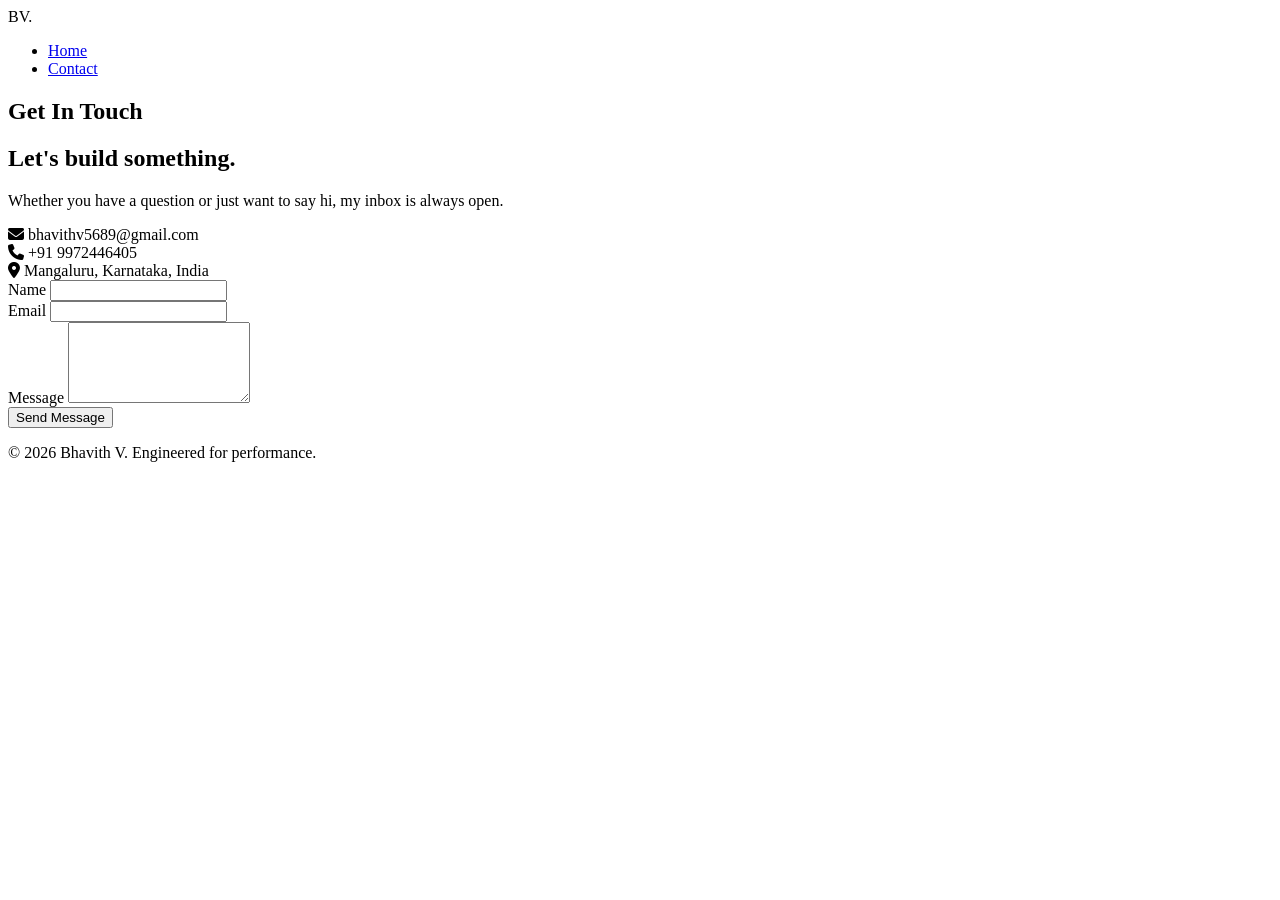
==== commit 37efcf5a: "Latest commit 08/03/2026" ====
--- a/contact.html
+++ b/contact.html
@@ -47,7 +47,7 @@
                 </div>
 
                 <div class="contact-form-wrapper">
-                    <form id="contactForm" action="https://formspree.io/f/YOUR_FORM_ID_HERE" method="POST">
+                    <form id="contactForm" action="https://formspree.io/f/xjgakeyo" method="POST">
                         <div class="form-group">
                             <label for="name">Name</label>
                             <input type="text" id="name" name="name" required>
--- a/css/style.css
+++ b/css/style.css
@@ -68,11 +68,11 @@
     pointer-events: all;
 }
 
-/* Scroll Reveal Classes */
+/* Scroll Reveal Classes - Updated to specific transitions for better performance */
 .scroll-reveal { 
     opacity: 0; 
     transform: translateY(60px); 
-    transition: all 1s cubic-bezier(0.16, 1, 0.3, 1); 
+    transition: opacity 1s cubic-bezier(0.16, 1, 0.3, 1), transform 1s cubic-bezier(0.16, 1, 0.3, 1); 
 }
 .scroll-reveal.active { 
     opacity: 1; 
